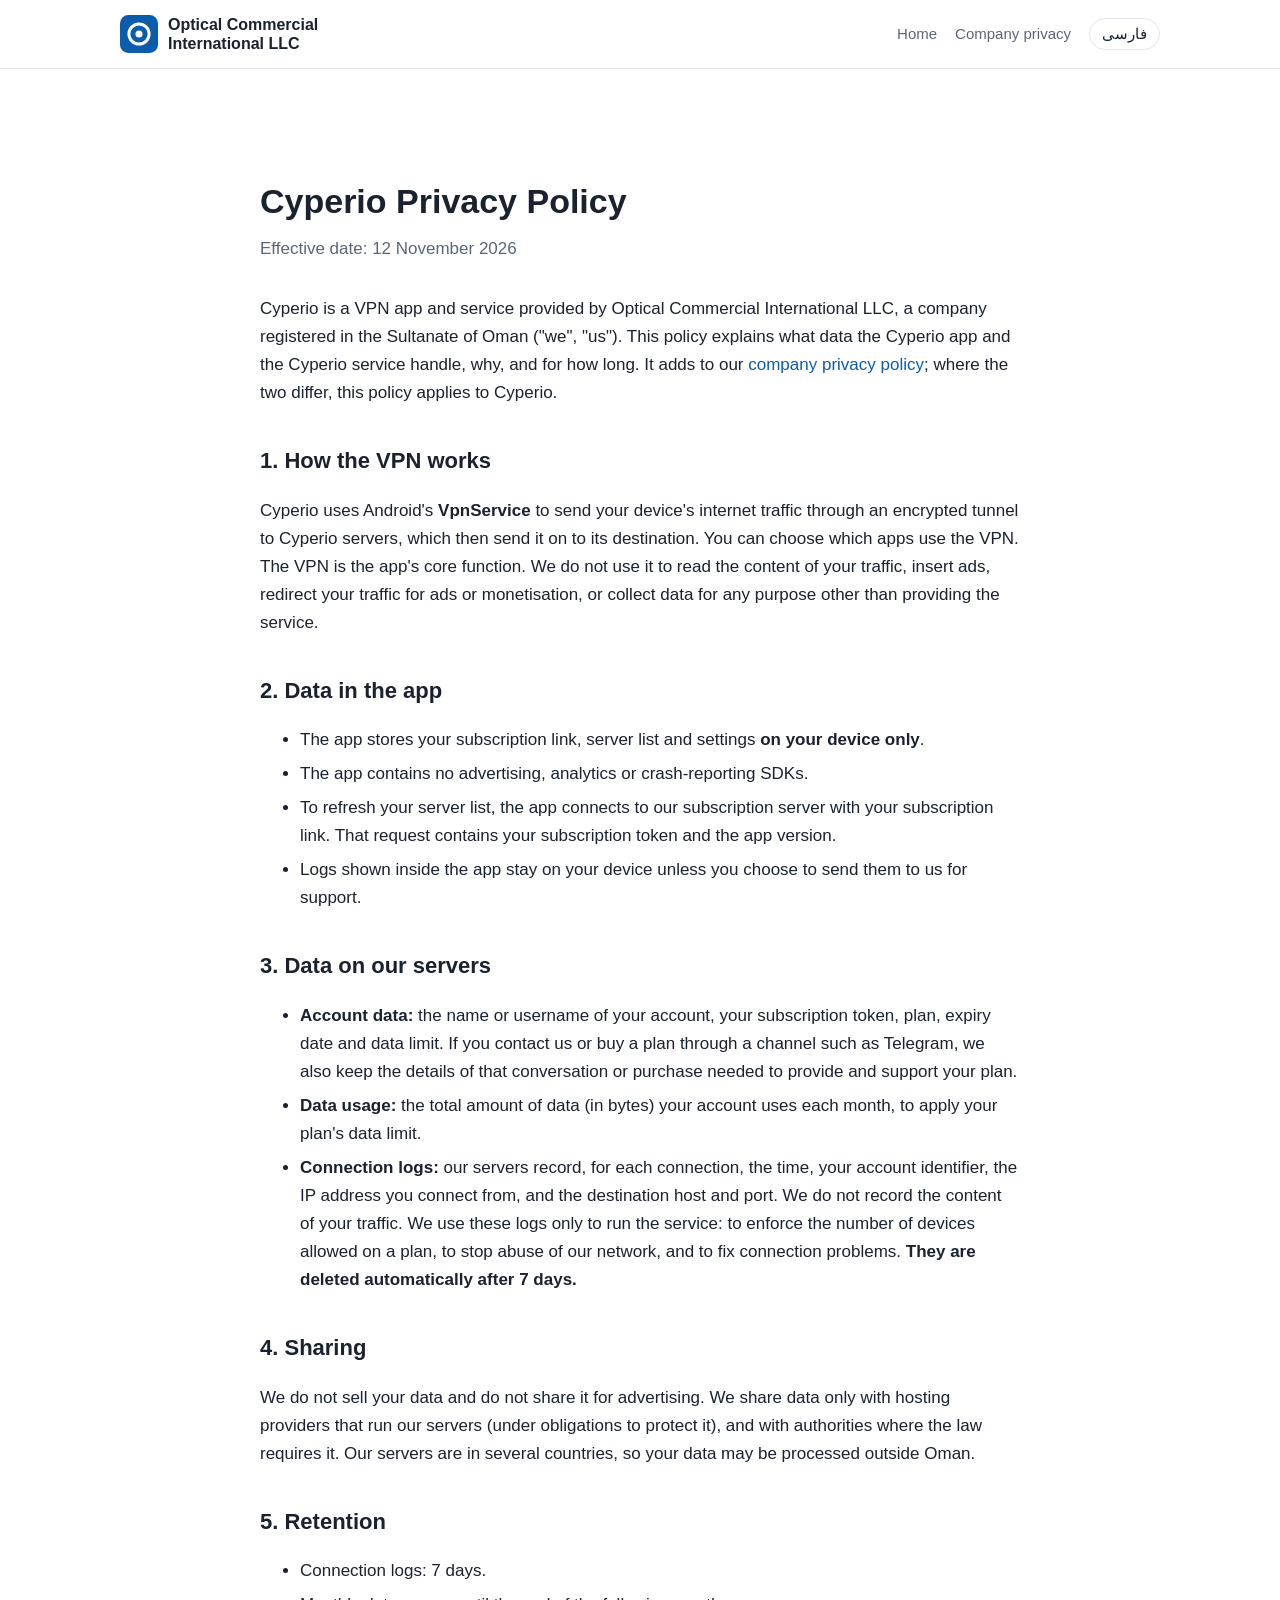
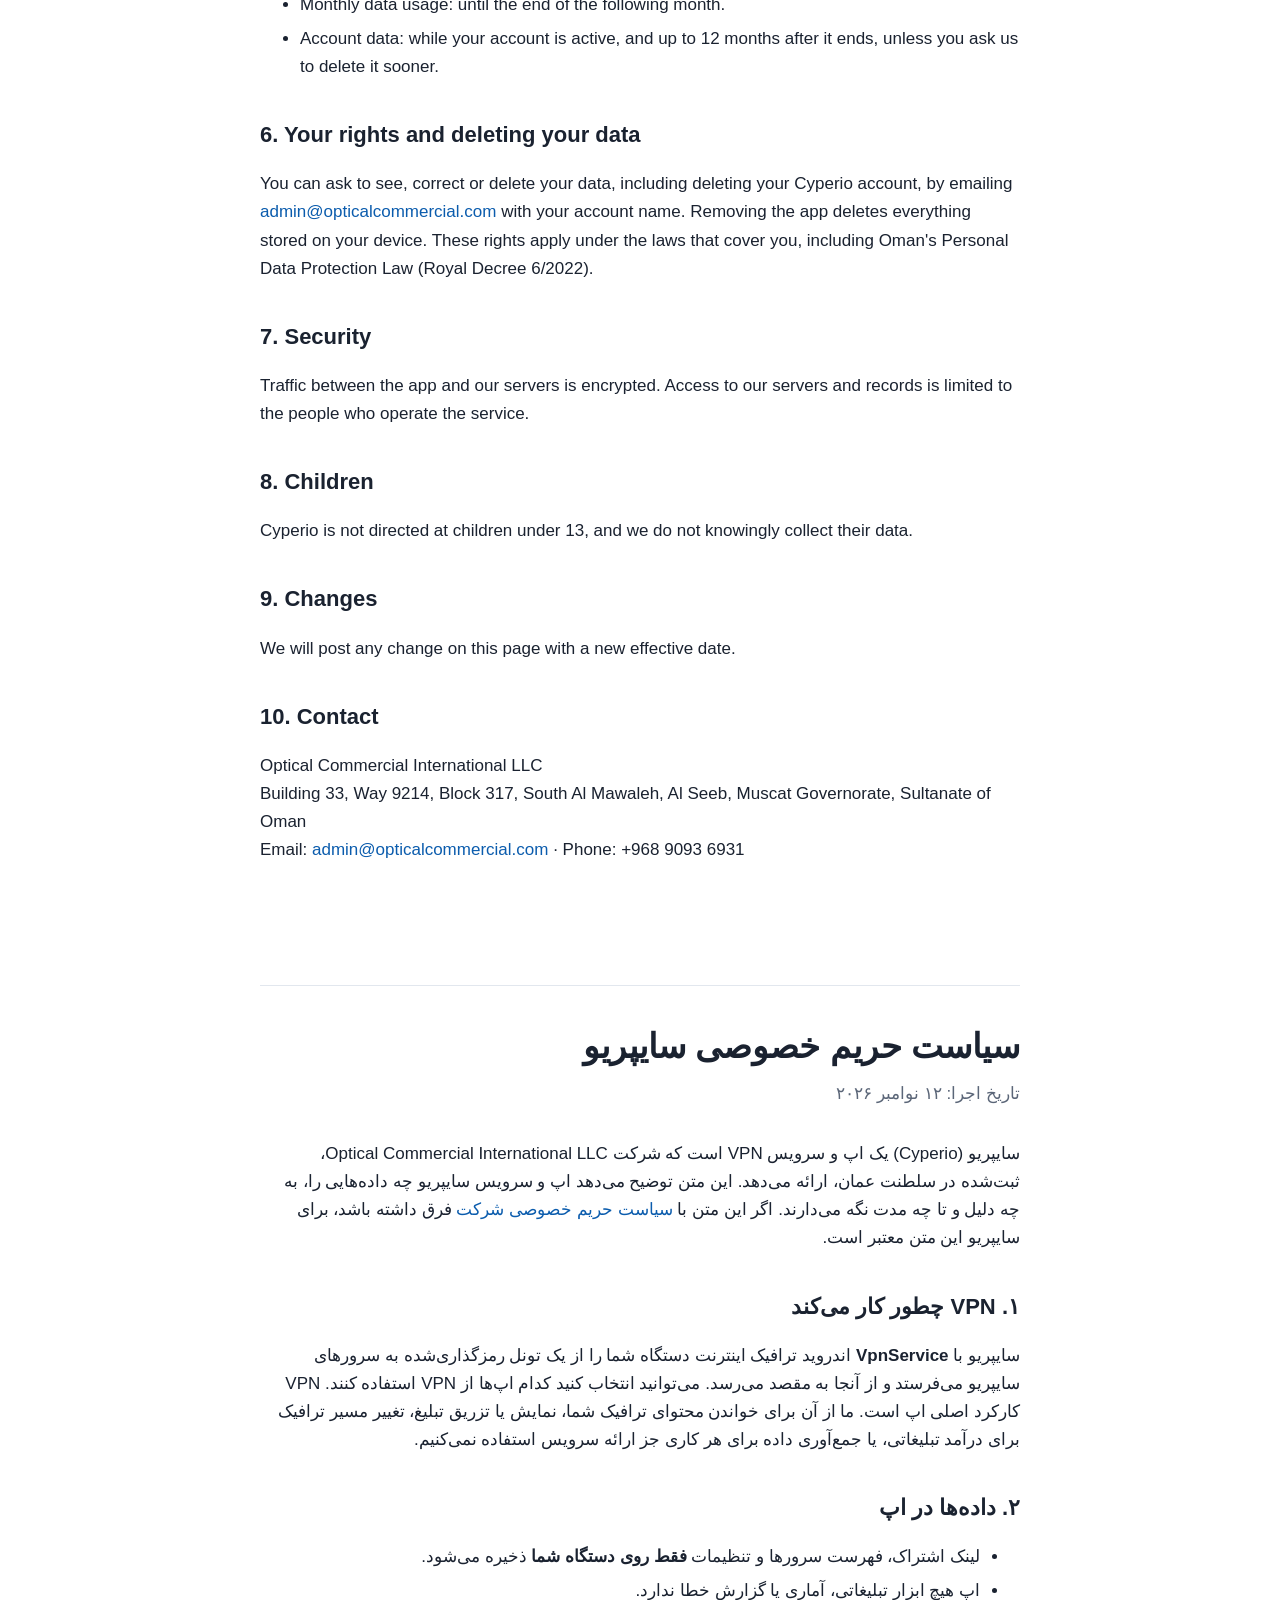
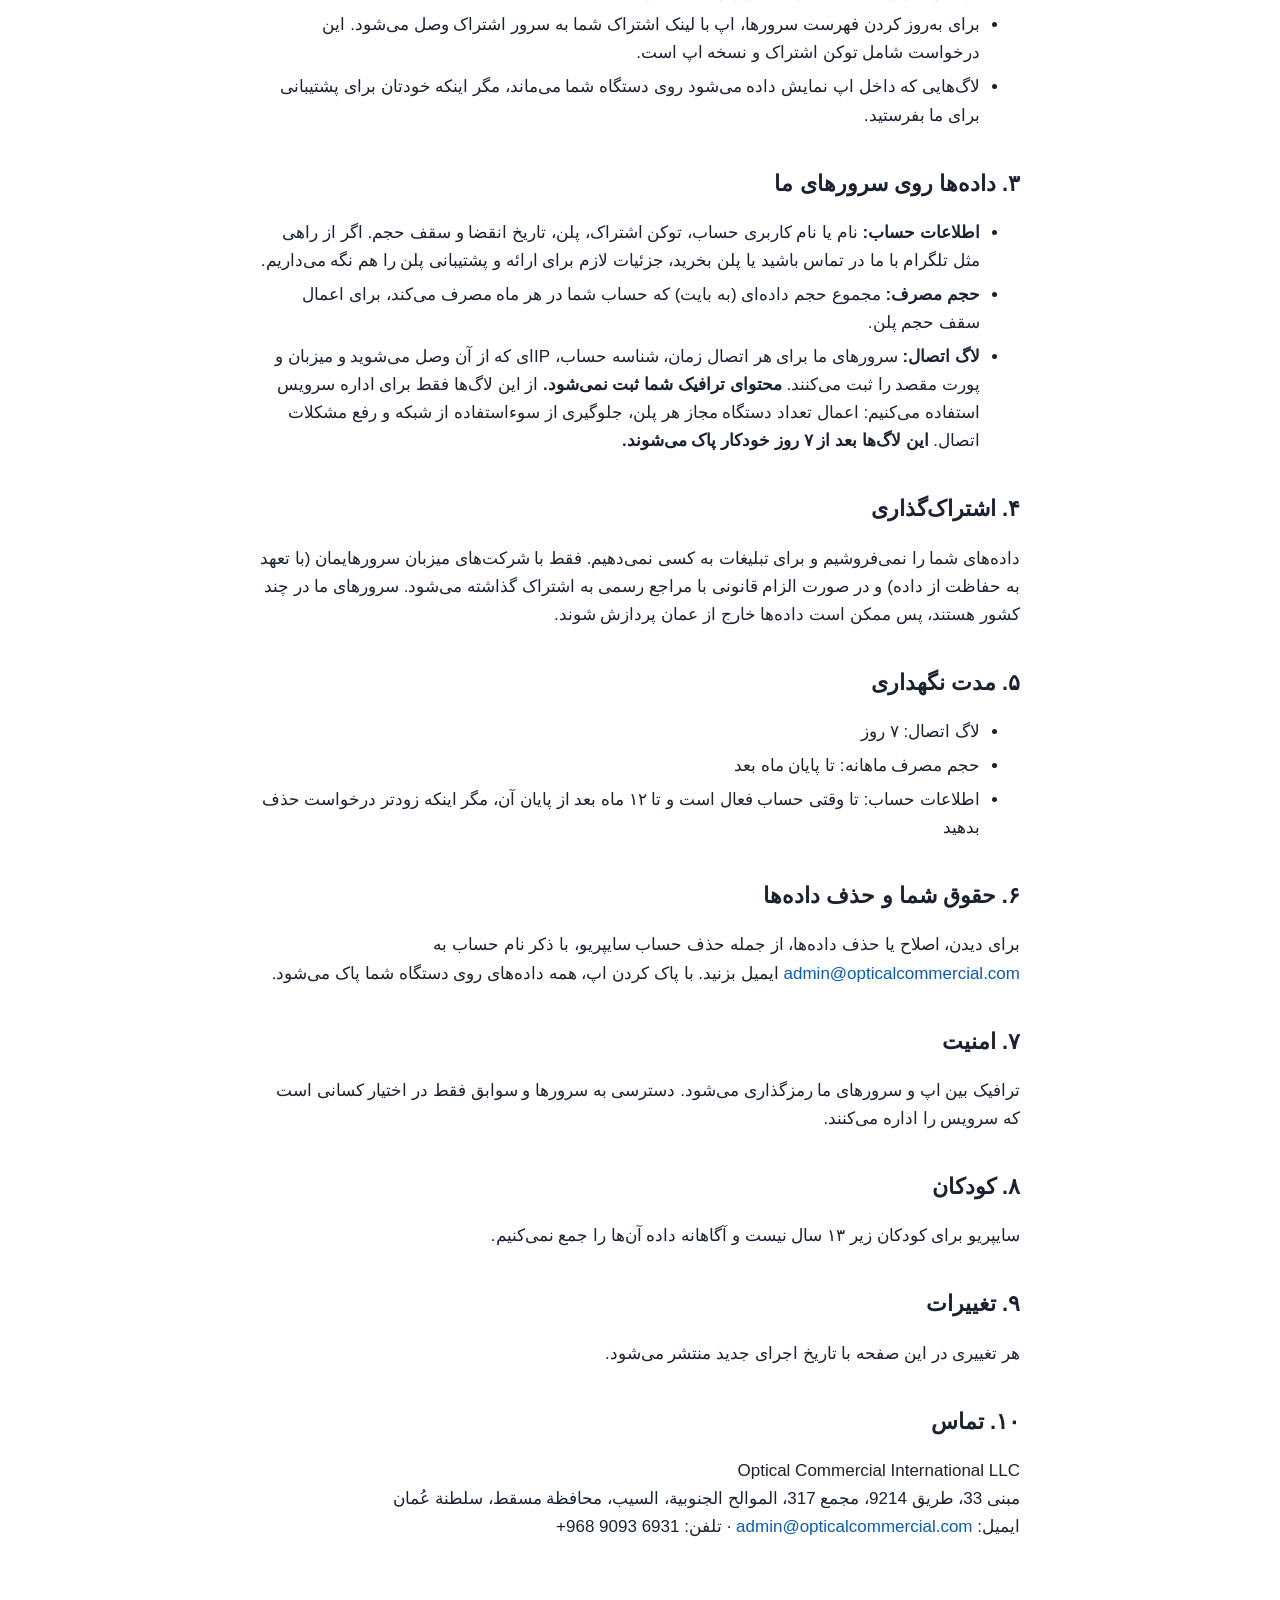
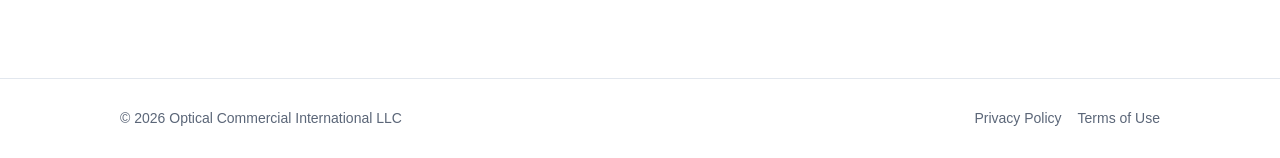
==== apps/cyperio/privacy.html @ a99772aa "Cyperio VPN app privacy policy (English and Persian) at /apps/cyperio/privacy.html Needed for the Go" ====
<!doctype html>
<html lang="en" dir="ltr">
<head>
  <meta charset="utf-8">
  <meta name="viewport" content="width=device-width, initial-scale=1">
  <title>Cyperio Privacy Policy – Optical Commercial International LLC</title>
  <meta name="description" content="How the Cyperio VPN app and service handle your data.">
  <link rel="icon" href="/assets/logo.svg" type="image/svg+xml">
  <link rel="stylesheet" href="/assets/style.css">
</head>
<body>
  <header class="site">
    <div class="wrap">
      <a class="brand" href="/"><img src="/assets/logo.svg" alt=""><span>Optical Commercial<br>International LLC</span></a>
      <nav class="main">
        <a href="/">Home</a>
        <a href="/privacy.html">Company privacy</a>
        <a class="lang" href="#fa" lang="fa">فارسی</a>
      </nav>
    </div>
  </header>

  <main class="legal">
    <div class="wrap">
      <section lang="en" dir="ltr">
        <h1>Cyperio Privacy Policy</h1>
        <p class="updated">Effective date: 12 November 2026</p>

        <p>Cyperio is a VPN app and service provided by Optical Commercial International LLC, a company registered in the Sultanate of Oman ("we", "us"). This policy explains what data the Cyperio app and the Cyperio service handle, why, and for how long. It adds to our <a href="/privacy.html">company privacy policy</a>; where the two differ, this policy applies to Cyperio.</p>

        <h2>1. How the VPN works</h2>
        <p>Cyperio uses Android's <strong>VpnService</strong> to send your device's internet traffic through an encrypted tunnel to Cyperio servers, which then send it on to its destination. You can choose which apps use the VPN. The VPN is the app's core function. We do not use it to read the content of your traffic, insert ads, redirect your traffic for ads or monetisation, or collect data for any purpose other than providing the service.</p>

        <h2>2. Data in the app</h2>
        <ul>
          <li>The app stores your subscription link, server list and settings <strong>on your device only</strong>.</li>
          <li>The app contains no advertising, analytics or crash-reporting SDKs.</li>
          <li>To refresh your server list, the app connects to our subscription server with your subscription link. That request contains your subscription token and the app version.</li>
          <li>Logs shown inside the app stay on your device unless you choose to send them to us for support.</li>
        </ul>

        <h2>3. Data on our servers</h2>
        <ul>
          <li><strong>Account data:</strong> the name or username of your account, your subscription token, plan, expiry date and data limit. If you contact us or buy a plan through a channel such as Telegram, we also keep the details of that conversation or purchase needed to provide and support your plan.</li>
          <li><strong>Data usage:</strong> the total amount of data (in bytes) your account uses each month, to apply your plan's data limit.</li>
          <li><strong>Connection logs:</strong> our servers record, for each connection, the time, your account identifier, the IP address you connect from, and the destination host and port. We do not record the content of your traffic. We use these logs only to run the service: to enforce the number of devices allowed on a plan, to stop abuse of our network, and to fix connection problems. <strong>They are deleted automatically after 7 days.</strong></li>
        </ul>

        <h2>4. Sharing</h2>
        <p>We do not sell your data and do not share it for advertising. We share data only with hosting providers that run our servers (under obligations to protect it), and with authorities where the law requires it. Our servers are in several countries, so your data may be processed outside Oman.</p>

        <h2>5. Retention</h2>
        <ul>
          <li>Connection logs: 7 days.</li>
          <li>Monthly data usage: until the end of the following month.</li>
          <li>Account data: while your account is active, and up to 12 months after it ends, unless you ask us to delete it sooner.</li>
        </ul>

        <h2>6. Your rights and deleting your data</h2>
        <p>You can ask to see, correct or delete your data, including deleting your Cyperio account, by emailing <a href="mailto:admin@opticalcommercial.com">admin@opticalcommercial.com</a> with your account name. Removing the app deletes everything stored on your device. These rights apply under the laws that cover you, including Oman's Personal Data Protection Law (Royal Decree 6/2022).</p>

        <h2>7. Security</h2>
        <p>Traffic between the app and our servers is encrypted. Access to our servers and records is limited to the people who operate the service.</p>

        <h2>8. Children</h2>
        <p>Cyperio is not directed at children under 13, and we do not knowingly collect their data.</p>

        <h2>9. Changes</h2>
        <p>We will post any change on this page with a new effective date.</p>

        <h2>10. Contact</h2>
        <p>Optical Commercial International LLC<br>
        Building 33, Way 9214, Block 317, South Al Mawaleh, Al Seeb, Muscat Governorate, Sultanate of Oman<br>
        Email: <a href="mailto:admin@opticalcommercial.com">admin@opticalcommercial.com</a> · Phone: +968 9093 6931</p>
      </section>

      <section id="fa" lang="fa" dir="rtl">
        <h1>سیاست حریم خصوصی سایپریو</h1>
        <p class="updated">تاریخ اجرا: ۱۲ نوامبر ۲۰۲۶</p>

        <p>سایپریو (Cyperio) یک اپ و سرویس VPN است که شرکت Optical Commercial International LLC، ثبت‌شده در سلطنت عمان، ارائه می‌دهد. این متن توضیح می‌دهد اپ و سرویس سایپریو چه داده‌هایی را، به چه دلیل و تا چه مدت نگه می‌دارند. اگر این متن با <a href="/privacy.html">سیاست حریم خصوصی شرکت</a> فرق داشته باشد، برای سایپریو این متن معتبر است.</p>

        <h2>۱. VPN چطور کار می‌کند</h2>
        <p>سایپریو با <strong>VpnService</strong> اندروید ترافیک اینترنت دستگاه شما را از یک تونل رمزگذاری‌شده به سرورهای سایپریو می‌فرستد و از آنجا به مقصد می‌رسد. می‌توانید انتخاب کنید کدام اپ‌ها از VPN استفاده کنند. VPN کارکرد اصلی اپ است. ما از آن برای خواندن محتوای ترافیک شما، نمایش یا تزریق تبلیغ، تغییر مسیر ترافیک برای درآمد تبلیغاتی، یا جمع‌آوری داده برای هر کاری جز ارائه سرویس استفاده نمی‌کنیم.</p>

        <h2>۲. داده‌ها در اپ</h2>
        <ul>
          <li>لینک اشتراک، فهرست سرورها و تنظیمات <strong>فقط روی دستگاه شما</strong> ذخیره می‌شود.</li>
          <li>اپ هیچ ابزار تبلیغاتی، آماری یا گزارش خطا ندارد.</li>
          <li>برای به‌روز کردن فهرست سرورها، اپ با لینک اشتراک شما به سرور اشتراک وصل می‌شود. این درخواست شامل توکن اشتراک و نسخه اپ است.</li>
          <li>لاگ‌هایی که داخل اپ نمایش داده می‌شود روی دستگاه شما می‌ماند، مگر اینکه خودتان برای پشتیبانی برای ما بفرستید.</li>
        </ul>

        <h2>۳. داده‌ها روی سرورهای ما</h2>
        <ul>
          <li><strong>اطلاعات حساب:</strong> نام یا نام کاربری حساب، توکن اشتراک، پلن، تاریخ انقضا و سقف حجم. اگر از راهی مثل تلگرام با ما در تماس باشید یا پلن بخرید، جزئیات لازم برای ارائه و پشتیبانی پلن را هم نگه می‌داریم.</li>
          <li><strong>حجم مصرف:</strong> مجموع حجم داده‌ای (به بایت) که حساب شما در هر ماه مصرف می‌کند، برای اعمال سقف حجم پلن.</li>
          <li><strong>لاگ اتصال:</strong> سرورهای ما برای هر اتصال زمان، شناسه حساب، IP‌ای که از آن وصل می‌شوید و میزبان و پورت مقصد را ثبت می‌کنند. <strong>محتوای ترافیک شما ثبت نمی‌شود.</strong> از این لاگ‌ها فقط برای اداره سرویس استفاده می‌کنیم: اعمال تعداد دستگاه مجاز هر پلن، جلوگیری از سوءاستفاده از شبکه و رفع مشکلات اتصال. <strong>این لاگ‌ها بعد از ۷ روز خودکار پاک می‌شوند.</strong></li>
        </ul>

        <h2>۴. اشتراک‌گذاری</h2>
        <p>داده‌های شما را نمی‌فروشیم و برای تبلیغات به کسی نمی‌دهیم. فقط با شرکت‌های میزبان سرورهایمان (با تعهد به حفاظت از داده) و در صورت الزام قانونی با مراجع رسمی به اشتراک گذاشته می‌شود. سرورهای ما در چند کشور هستند، پس ممکن است داده‌ها خارج از عمان پردازش شوند.</p>

        <h2>۵. مدت نگهداری</h2>
        <ul>
          <li>لاگ اتصال: ۷ روز</li>
          <li>حجم مصرف ماهانه: تا پایان ماه بعد</li>
          <li>اطلاعات حساب: تا وقتی حساب فعال است و تا ۱۲ ماه بعد از پایان آن، مگر اینکه زودتر درخواست حذف بدهید</li>
        </ul>

        <h2>۶. حقوق شما و حذف داده‌ها</h2>
        <p>برای دیدن، اصلاح یا حذف داده‌ها، از جمله حذف حساب سایپریو، با ذکر نام حساب به <a href="mailto:admin@opticalcommercial.com">admin@opticalcommercial.com</a> ایمیل بزنید. با پاک کردن اپ، همه داده‌های روی دستگاه شما پاک می‌شود.</p>

        <h2>۷. امنیت</h2>
        <p>ترافیک بین اپ و سرورهای ما رمزگذاری می‌شود. دسترسی به سرورها و سوابق فقط در اختیار کسانی است که سرویس را اداره می‌کنند.</p>

        <h2>۸. کودکان</h2>
        <p>سایپریو برای کودکان زیر ۱۳ سال نیست و آگاهانه داده آن‌ها را جمع نمی‌کنیم.</p>

        <h2>۹. تغییرات</h2>
        <p>هر تغییری در این صفحه با تاریخ اجرای جدید منتشر می‌شود.</p>

        <h2>۱۰. تماس</h2>
        <p>Optical Commercial International LLC<br>
        مبنى 33، طريق 9214، مجمع 317، الموالح الجنوبية، السيب، محافظة مسقط، سلطنة عُمان<br>
        ایمیل: <a href="mailto:admin@opticalcommercial.com">admin@opticalcommercial.com</a> · تلفن: <span dir="ltr">+968 9093 6931</span></p>
      </section>
    </div>
  </main>

  <footer class="site">
    <div class="wrap">
      <span>© 2026 Optical Commercial International LLC</span>
      <nav>
        <a href="/privacy.html">Privacy Policy</a>
        <a href="/terms.html">Terms of Use</a>
      </nav>
    </div>
  </footer>
</body>
</html>
---- assets/style.css ----
:root {
  --bg: #ffffff;
  --bg-alt: #f4f6f9;
  --text: #1a2230;
  --muted: #5b6678;
  --brand: #0b5cad;
  --brand-dark: #08457f;
  --border: #e2e7ee;
  --max: 1080px;
}
@media (prefers-color-scheme: dark) {
  :root {
    --bg: #0f141b;
    --bg-alt: #161d27;
    --text: #e7ecf3;
    --muted: #9aa6b8;
    --brand: #4f9ef0;
    --brand-dark: #82bbf5;
    --border: #263142;
  }
}
* { box-sizing: border-box; }
html { scroll-behavior: smooth; }
body {
  margin: 0;
  background: var(--bg);
  color: var(--text);
  font-family: -apple-system, BlinkMacSystemFont, "Segoe UI", Roboto, "Helvetica Neue", Arial, sans-serif;
  line-height: 1.65;
  font-size: 17px;
}
html[lang="ar"] body, [lang="fa"] {
  font-family: "Segoe UI", Tahoma, "Geeza Pro", "Noto Sans Arabic", Arial, sans-serif;
}
.legal section + section { border-top: 1px solid var(--border); margin-top: 48px; padding-top: 32px; }
a { color: var(--brand); text-decoration: none; }
a:hover { text-decoration: underline; }
.wrap { max-width: var(--max); margin: 0 auto; padding: 0 20px; }

/* Header */
header.site {
  border-bottom: 1px solid var(--border);
  background: var(--bg);
  position: sticky; top: 0; z-index: 10;
}
header.site .wrap {
  display: flex; align-items: center; justify-content: space-between;
  gap: 16px; min-height: 68px; flex-wrap: wrap;
}
.brand { display: flex; align-items: center; gap: 10px; color: var(--text); font-weight: 700; }
.brand:hover { text-decoration: none; }
.brand img { width: 38px; height: 38px; }
.brand span { font-size: 16px; line-height: 1.2; }
nav.main { display: flex; gap: 18px; flex-wrap: wrap; align-items: center; font-size: 15px; }
nav.main a { color: var(--muted); }
nav.main a:hover { color: var(--brand); text-decoration: none; }
nav.main a.lang {
  border: 1px solid var(--border); border-radius: 999px;
  padding: 3px 12px; color: var(--text);
}

/* Hero slideshow */
.slider { position: relative; color: #fff; overflow: hidden; touch-action: pan-y; padding: 0; }
.slides { display: grid; }
.slide {
  grid-area: 1 / 1;
  background: var(--slide-bg);
  opacity: 0; visibility: hidden;
  transition: opacity .7s ease, visibility .7s;
}
.slide.is-active { opacity: 1; visibility: visible; }
.slide-inner {
  display: grid; grid-template-columns: 1.1fr .9fr; align-items: center;
  gap: 32px; min-height: 480px; padding-top: 48px; padding-bottom: 72px;
}
.slide .eyebrow {
  display: inline-block; font-size: 13px; font-weight: 600; letter-spacing: .08em;
  text-transform: uppercase; background: rgba(255,255,255,.14);
  padding: 5px 12px; border-radius: 999px; margin-bottom: 18px;
}
html[lang="ar"] .slide .eyebrow { letter-spacing: 0; font-size: 14px; }
.slide h1, .slide h2 { font-size: clamp(28px, 4.2vw, 46px); line-height: 1.2; margin: 0 0 16px; }
.slide p { font-size: 19px; color: rgba(255,255,255,.82); max-width: 560px; margin: 0 0 28px; }
.slide-art { width: 100%; max-width: 440px; justify-self: center; height: auto; }
.slide .slide-text > * { transform: translateY(14px); opacity: 0; transition: transform .7s ease, opacity .7s ease; }
.slide.is-active .slide-text > * { transform: none; opacity: 1; }
.slide.is-active .slide-text > :nth-child(2) { transition-delay: .08s; }
.slide.is-active .slide-text > :nth-child(3) { transition-delay: .16s; }
.slide.is-active .slide-text > :nth-child(4) { transition-delay: .24s; }
.btn {
  display: inline-block; background: var(--brand); color: #fff;
  padding: 12px 24px; border-radius: 8px; font-weight: 600;
}
.btn:hover { background: var(--brand-dark); text-decoration: none; }
.slide .btn { background: #fff; color: #0b2a52; }
.slide .btn:hover { background: #dbe9fb; }
.slider-prev, .slider-next {
  position: absolute; top: 50%; transform: translateY(-50%);
  width: 44px; height: 44px; border-radius: 50%; border: 0; cursor: pointer;
  background: rgba(255,255,255,.14); color: #fff; font-size: 26px; line-height: 1;
  display: grid; place-items: center;
}
.slider-prev:hover, .slider-next:hover { background: rgba(255,255,255,.28); }
.slider-prev { inset-inline-start: 12px; }
.slider-next { inset-inline-end: 12px; }
html[dir="rtl"] .slider-prev span, html[dir="rtl"] .slider-next span { display: inline-block; transform: scaleX(-1); }
.slider-dots {
  position: absolute; bottom: 24px; left: 0; right: 0;
  display: flex; justify-content: center; gap: 8px;
}
.slider-dot {
  width: 36px; height: 5px; padding: 0; border: 0; border-radius: 3px; cursor: pointer;
  background: rgba(255,255,255,.3); position: relative; overflow: hidden;
}
.slider-dot::after {
  content: ""; position: absolute; inset: 0; background: #fff;
  transform: scaleX(0); transform-origin: left;
}
html[dir="rtl"] .slider-dot::after { transform-origin: right; }
.slider-dot.is-active::after { animation: slider-fill 6s linear forwards; }
.slider.is-paused .slider-dot.is-active::after { animation-play-state: paused; }
.slider.is-static .slider-dot.is-active::after { animation: none; transform: none; }
.slider.is-static .slide, .slider.is-static .slide-text > * { transition: none; }
@keyframes slider-fill { to { transform: scaleX(1); } }
button:focus-visible, a:focus-visible { outline: 3px solid #ffc542; outline-offset: 2px; }

/* Highlights strip */
.highlights { border-bottom: 1px solid var(--border); }
.highlights .wrap {
  display: grid; grid-template-columns: repeat(auto-fit, minmax(200px, 1fr));
  gap: 16px; padding-top: 24px; padding-bottom: 24px;
}
.highlights div { display: flex; align-items: center; gap: 12px; font-weight: 600; }
.highlights svg { width: 28px; height: 28px; flex: none; color: var(--brand); }

/* Service icons */
.card .icon {
  width: 48px; height: 48px; border-radius: 12px; display: grid; place-items: center;
  background: color-mix(in srgb, var(--brand) 14%, transparent); color: var(--brand); margin-bottom: 16px;
}
.card .icon svg { width: 26px; height: 26px; }
.card { transition: transform .2s ease, box-shadow .2s ease; }
.card:hover { transform: translateY(-3px); box-shadow: 0 10px 28px rgba(10, 30, 60, .1); }

/* Sections */
section { padding: 56px 0; }
section.alt { background: var(--bg-alt); }
section h2 { font-size: 28px; margin: 0 0 24px; }
.grid { display: grid; grid-template-columns: repeat(auto-fit, minmax(230px, 1fr)); gap: 20px; }
.card {
  background: var(--bg); border: 1px solid var(--border);
  border-radius: 12px; padding: 24px;
}
.card h3 { margin: 0 0 8px; font-size: 19px; }
.card p { margin: 0; color: var(--muted); font-size: 16px; }
dl.facts { display: grid; grid-template-columns: max-content 1fr; gap: 10px 24px; margin: 0; }
dl.facts dt { color: var(--muted); }
dl.facts dd { margin: 0; font-weight: 500; }

/* Legal pages */
.legal { padding: 48px 0 64px; }
.legal .wrap { max-width: 800px; }
.legal h1 { font-size: 34px; margin: 0 0 6px; }
.legal .updated { color: var(--muted); margin: 0 0 32px; }
.legal h2 { font-size: 22px; margin: 36px 0 10px; }
.legal li { margin-bottom: 6px; }

/* Footer */
footer.site { border-top: 1px solid var(--border); padding: 28px 0; color: var(--muted); font-size: 14px; }
footer.site .wrap { display: flex; justify-content: space-between; gap: 16px; flex-wrap: wrap; }
footer.site nav { display: flex; gap: 16px; flex-wrap: wrap; }
footer.site a { color: var(--muted); }

@media (max-width: 800px) {
  .slide-inner { grid-template-columns: 1fr; min-height: 0; text-align: start; padding-top: 36px; gap: 8px; }
  .slide-art { max-width: 260px; grid-row: 1; }
  .slider-prev, .slider-next { display: none; }
}
@media (max-width: 600px) {
  header.site .wrap { padding-top: 10px; padding-bottom: 10px; }
  dl.facts { grid-template-columns: 1fr; gap: 2px; }
  dl.facts dd { margin-bottom: 10px; }
}
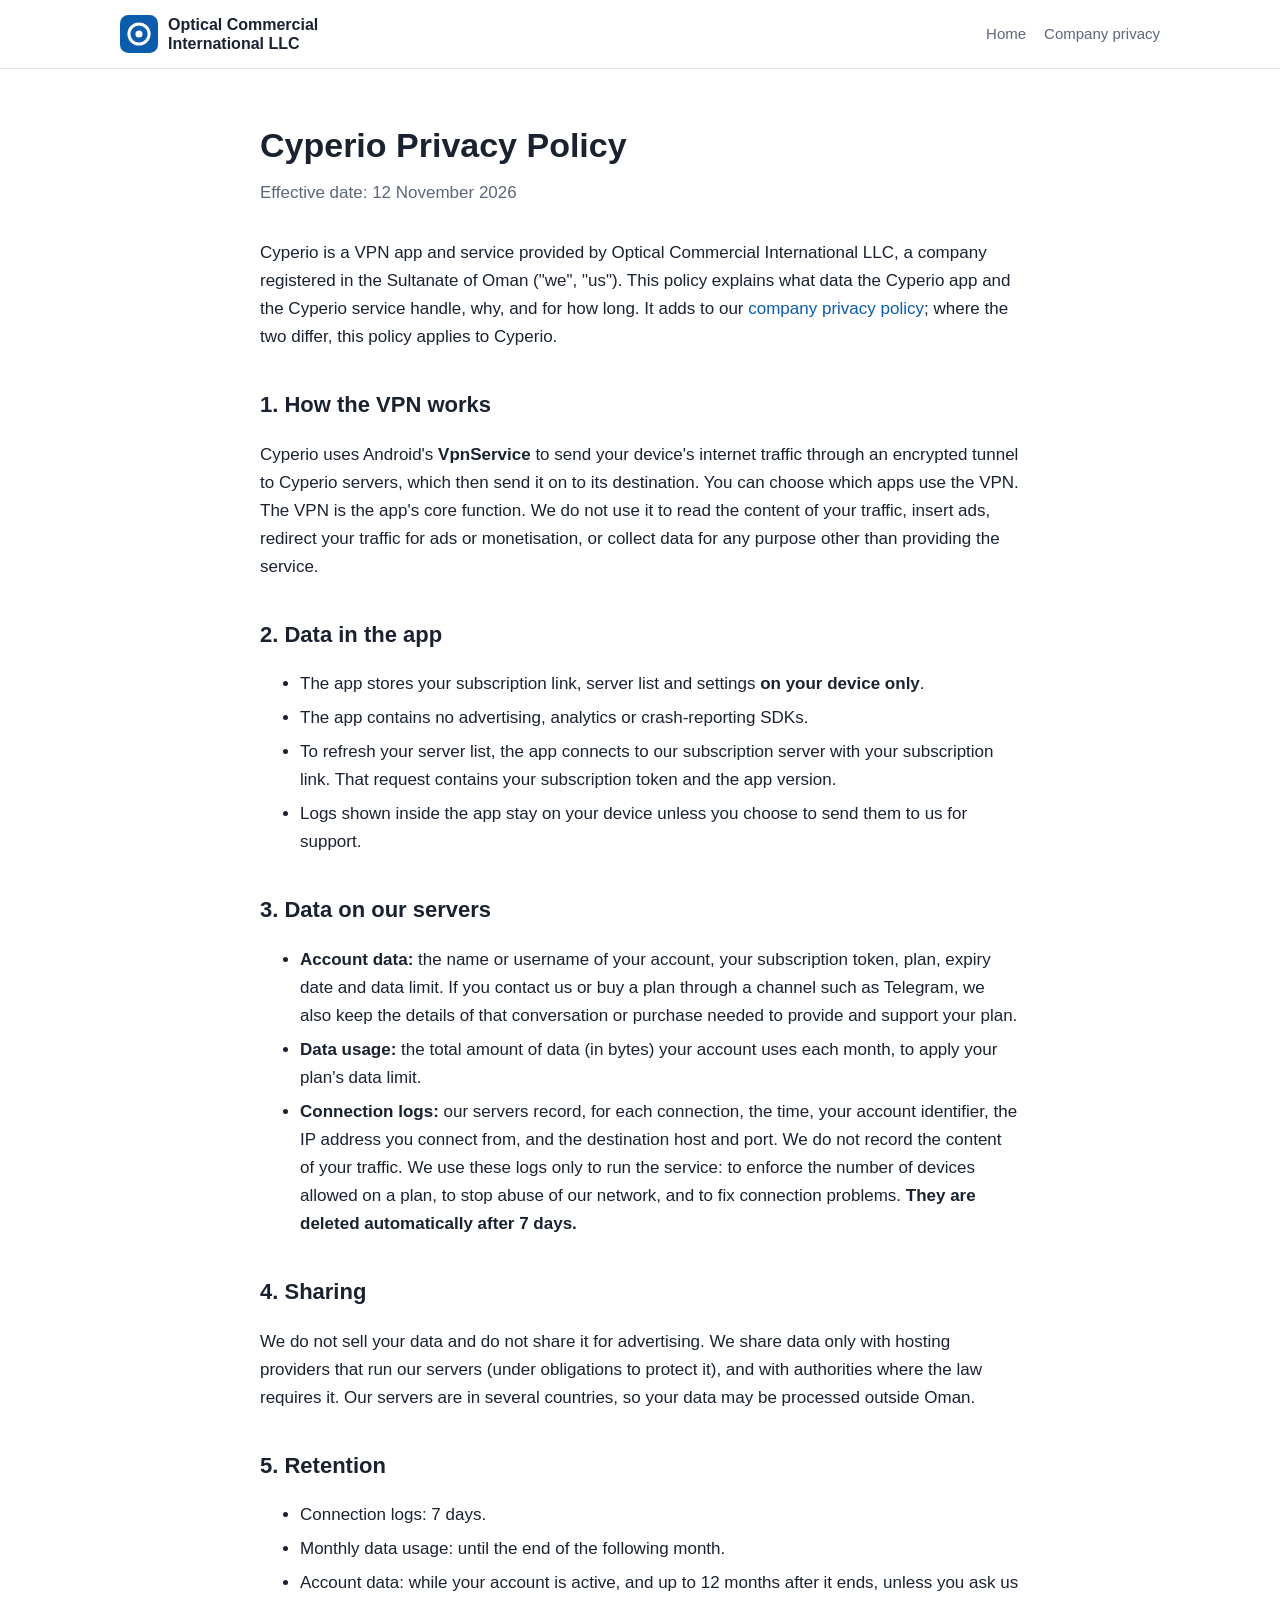
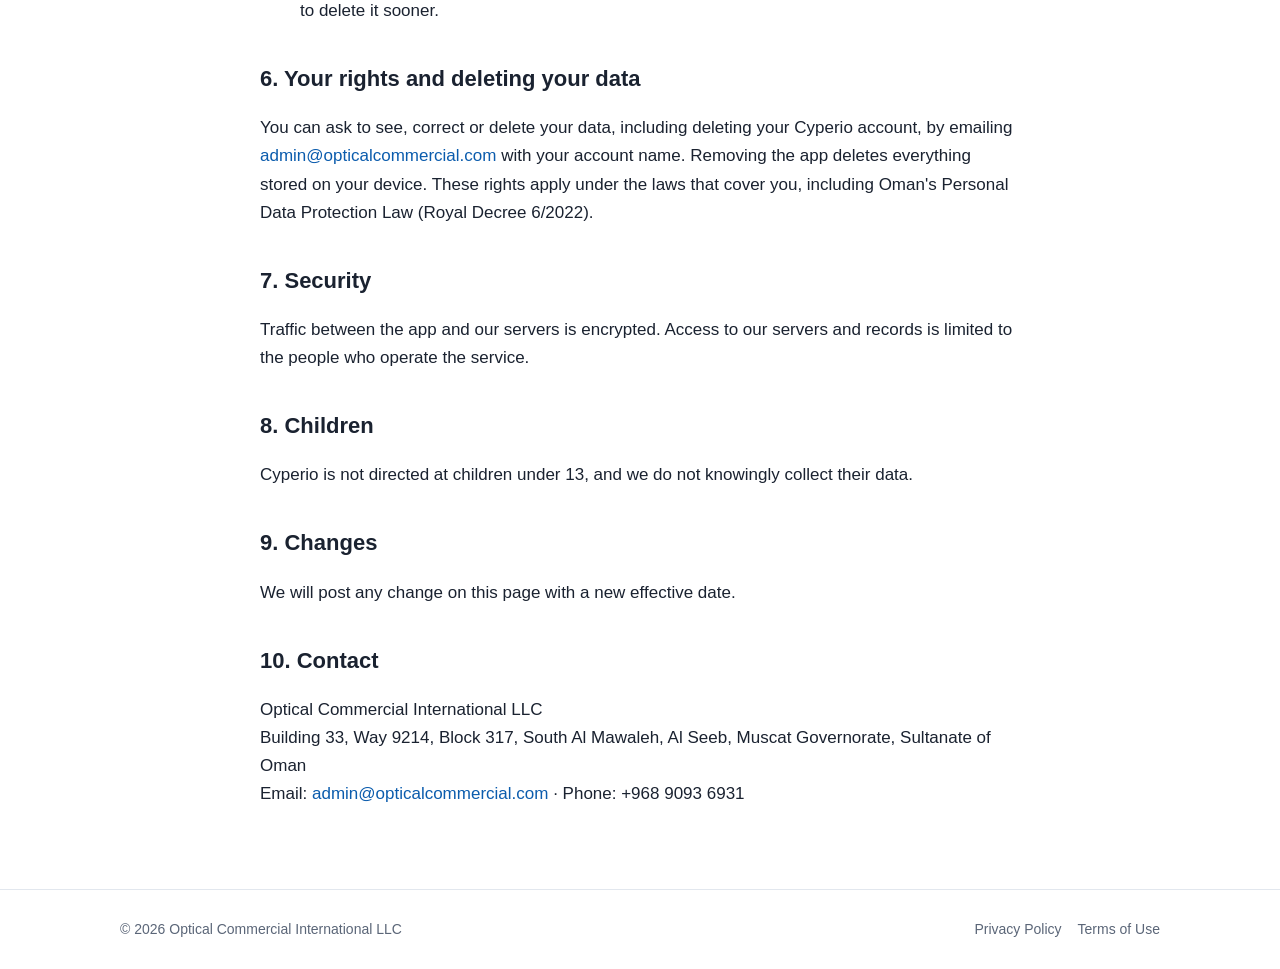
==== commit 25c3d77b: "Cyperio privacy policy: English only Co-Authored-By: Claude Opus 5.5 <noreply@anthropic.com> Claude-" ====
--- a/apps/cyperio/privacy.html
+++ b/apps/cyperio/privacy.html
@@ -13,118 +13,63 @@
     <div class="wrap">
       <a class="brand" href="/"><img src="/assets/logo.svg" alt=""><span>Optical Commercial<br>International LLC</span></a>
       <nav class="main">
-        <a href="/">Home</a>
-        <a href="/privacy.html">Company privacy</a>
-        <a class="lang" href="#fa" lang="fa">فارسی</a>
+      <a href="/">Home</a>
+      <a href="/privacy.html">Company privacy</a>
       </nav>
     </div>
   </header>
 
   <main class="legal">
     <div class="wrap">
-      <section lang="en" dir="ltr">
-        <h1>Cyperio Privacy Policy</h1>
-        <p class="updated">Effective date: 12 November 2026</p>
+      <h1>Cyperio Privacy Policy</h1>
+      <p class="updated">Effective date: 12 November 2026</p>
 
-        <p>Cyperio is a VPN app and service provided by Optical Commercial International LLC, a company registered in the Sultanate of Oman ("we", "us"). This policy explains what data the Cyperio app and the Cyperio service handle, why, and for how long. It adds to our <a href="/privacy.html">company privacy policy</a>; where the two differ, this policy applies to Cyperio.</p>
+      <p>Cyperio is a VPN app and service provided by Optical Commercial International LLC, a company registered in the Sultanate of Oman ("we", "us"). This policy explains what data the Cyperio app and the Cyperio service handle, why, and for how long. It adds to our <a href="/privacy.html">company privacy policy</a>; where the two differ, this policy applies to Cyperio.</p>
 
-        <h2>1. How the VPN works</h2>
-        <p>Cyperio uses Android's <strong>VpnService</strong> to send your device's internet traffic through an encrypted tunnel to Cyperio servers, which then send it on to its destination. You can choose which apps use the VPN. The VPN is the app's core function. We do not use it to read the content of your traffic, insert ads, redirect your traffic for ads or monetisation, or collect data for any purpose other than providing the service.</p>
+      <h2>1. How the VPN works</h2>
+      <p>Cyperio uses Android's <strong>VpnService</strong> to send your device's internet traffic through an encrypted tunnel to Cyperio servers, which then send it on to its destination. You can choose which apps use the VPN. The VPN is the app's core function. We do not use it to read the content of your traffic, insert ads, redirect your traffic for ads or monetisation, or collect data for any purpose other than providing the service.</p>
 
-        <h2>2. Data in the app</h2>
-        <ul>
-          <li>The app stores your subscription link, server list and settings <strong>on your device only</strong>.</li>
-          <li>The app contains no advertising, analytics or crash-reporting SDKs.</li>
-          <li>To refresh your server list, the app connects to our subscription server with your subscription link. That request contains your subscription token and the app version.</li>
-          <li>Logs shown inside the app stay on your device unless you choose to send them to us for support.</li>
-        </ul>
+      <h2>2. Data in the app</h2>
+      <ul>
+        <li>The app stores your subscription link, server list and settings <strong>on your device only</strong>.</li>
+        <li>The app contains no advertising, analytics or crash-reporting SDKs.</li>
+        <li>To refresh your server list, the app connects to our subscription server with your subscription link. That request contains your subscription token and the app version.</li>
+        <li>Logs shown inside the app stay on your device unless you choose to send them to us for support.</li>
+      </ul>
 
-        <h2>3. Data on our servers</h2>
-        <ul>
-          <li><strong>Account data:</strong> the name or username of your account, your subscription token, plan, expiry date and data limit. If you contact us or buy a plan through a channel such as Telegram, we also keep the details of that conversation or purchase needed to provide and support your plan.</li>
-          <li><strong>Data usage:</strong> the total amount of data (in bytes) your account uses each month, to apply your plan's data limit.</li>
-          <li><strong>Connection logs:</strong> our servers record, for each connection, the time, your account identifier, the IP address you connect from, and the destination host and port. We do not record the content of your traffic. We use these logs only to run the service: to enforce the number of devices allowed on a plan, to stop abuse of our network, and to fix connection problems. <strong>They are deleted automatically after 7 days.</strong></li>
-        </ul>
+      <h2>3. Data on our servers</h2>
+      <ul>
+        <li><strong>Account data:</strong> the name or username of your account, your subscription token, plan, expiry date and data limit. If you contact us or buy a plan through a channel such as Telegram, we also keep the details of that conversation or purchase needed to provide and support your plan.</li>
+        <li><strong>Data usage:</strong> the total amount of data (in bytes) your account uses each month, to apply your plan's data limit.</li>
+        <li><strong>Connection logs:</strong> our servers record, for each connection, the time, your account identifier, the IP address you connect from, and the destination host and port. We do not record the content of your traffic. We use these logs only to run the service: to enforce the number of devices allowed on a plan, to stop abuse of our network, and to fix connection problems. <strong>They are deleted automatically after 7 days.</strong></li>
+      </ul>
 
-        <h2>4. Sharing</h2>
-        <p>We do not sell your data and do not share it for advertising. We share data only with hosting providers that run our servers (under obligations to protect it), and with authorities where the law requires it. Our servers are in several countries, so your data may be processed outside Oman.</p>
+      <h2>4. Sharing</h2>
+      <p>We do not sell your data and do not share it for advertising. We share data only with hosting providers that run our servers (under obligations to protect it), and with authorities where the law requires it. Our servers are in several countries, so your data may be processed outside Oman.</p>
 
-        <h2>5. Retention</h2>
-        <ul>
-          <li>Connection logs: 7 days.</li>
-          <li>Monthly data usage: until the end of the following month.</li>
-          <li>Account data: while your account is active, and up to 12 months after it ends, unless you ask us to delete it sooner.</li>
-        </ul>
+      <h2>5. Retention</h2>
+      <ul>
+        <li>Connection logs: 7 days.</li>
+        <li>Monthly data usage: until the end of the following month.</li>
+        <li>Account data: while your account is active, and up to 12 months after it ends, unless you ask us to delete it sooner.</li>
+      </ul>
 
-        <h2>6. Your rights and deleting your data</h2>
-        <p>You can ask to see, correct or delete your data, including deleting your Cyperio account, by emailing <a href="mailto:admin@opticalcommercial.com">admin@opticalcommercial.com</a> with your account name. Removing the app deletes everything stored on your device. These rights apply under the laws that cover you, including Oman's Personal Data Protection Law (Royal Decree 6/2022).</p>
+      <h2>6. Your rights and deleting your data</h2>
+      <p>You can ask to see, correct or delete your data, including deleting your Cyperio account, by emailing <a href="mailto:admin@opticalcommercial.com">admin@opticalcommercial.com</a> with your account name. Removing the app deletes everything stored on your device. These rights apply under the laws that cover you, including Oman's Personal Data Protection Law (Royal Decree 6/2022).</p>
 
-        <h2>7. Security</h2>
-        <p>Traffic between the app and our servers is encrypted. Access to our servers and records is limited to the people who operate the service.</p>
+      <h2>7. Security</h2>
+      <p>Traffic between the app and our servers is encrypted. Access to our servers and records is limited to the people who operate the service.</p>
 
-        <h2>8. Children</h2>
-        <p>Cyperio is not directed at children under 13, and we do not knowingly collect their data.</p>
+      <h2>8. Children</h2>
+      <p>Cyperio is not directed at children under 13, and we do not knowingly collect their data.</p>
 
-        <h2>9. Changes</h2>
-        <p>We will post any change on this page with a new effective date.</p>
+      <h2>9. Changes</h2>
+      <p>We will post any change on this page with a new effective date.</p>
 
-        <h2>10. Contact</h2>
-        <p>Optical Commercial International LLC<br>
+      <h2>10. Contact</h2>
+      <p>Optical Commercial International LLC<br>
         Building 33, Way 9214, Block 317, South Al Mawaleh, Al Seeb, Muscat Governorate, Sultanate of Oman<br>
         Email: <a href="mailto:admin@opticalcommercial.com">admin@opticalcommercial.com</a> · Phone: +968 9093 6931</p>
-      </section>
-
-      <section id="fa" lang="fa" dir="rtl">
-        <h1>سیاست حریم خصوصی سایپریو</h1>
-        <p class="updated">تاریخ اجرا: ۱۲ نوامبر ۲۰۲۶</p>
-
-        <p>سایپریو (Cyperio) یک اپ و سرویس VPN است که شرکت Optical Commercial International LLC، ثبت‌شده در سلطنت عمان، ارائه می‌دهد. این متن توضیح می‌دهد اپ و سرویس سایپریو چه داده‌هایی را، به چه دلیل و تا چه مدت نگه می‌دارند. اگر این متن با <a href="/privacy.html">سیاست حریم خصوصی شرکت</a> فرق داشته باشد، برای سایپریو این متن معتبر است.</p>
-
-        <h2>۱. VPN چطور کار می‌کند</h2>
-        <p>سایپریو با <strong>VpnService</strong> اندروید ترافیک اینترنت دستگاه شما را از یک تونل رمزگذاری‌شده به سرورهای سایپریو می‌فرستد و از آنجا به مقصد می‌رسد. می‌توانید انتخاب کنید کدام اپ‌ها از VPN استفاده کنند. VPN کارکرد اصلی اپ است. ما از آن برای خواندن محتوای ترافیک شما، نمایش یا تزریق تبلیغ، تغییر مسیر ترافیک برای درآمد تبلیغاتی، یا جمع‌آوری داده برای هر کاری جز ارائه سرویس استفاده نمی‌کنیم.</p>
-
-        <h2>۲. داده‌ها در اپ</h2>
-        <ul>
-          <li>لینک اشتراک، فهرست سرورها و تنظیمات <strong>فقط روی دستگاه شما</strong> ذخیره می‌شود.</li>
-          <li>اپ هیچ ابزار تبلیغاتی، آماری یا گزارش خطا ندارد.</li>
-          <li>برای به‌روز کردن فهرست سرورها، اپ با لینک اشتراک شما به سرور اشتراک وصل می‌شود. این درخواست شامل توکن اشتراک و نسخه اپ است.</li>
-          <li>لاگ‌هایی که داخل اپ نمایش داده می‌شود روی دستگاه شما می‌ماند، مگر اینکه خودتان برای پشتیبانی برای ما بفرستید.</li>
-        </ul>
-
-        <h2>۳. داده‌ها روی سرورهای ما</h2>
-        <ul>
-          <li><strong>اطلاعات حساب:</strong> نام یا نام کاربری حساب، توکن اشتراک، پلن، تاریخ انقضا و سقف حجم. اگر از راهی مثل تلگرام با ما در تماس باشید یا پلن بخرید، جزئیات لازم برای ارائه و پشتیبانی پلن را هم نگه می‌داریم.</li>
-          <li><strong>حجم مصرف:</strong> مجموع حجم داده‌ای (به بایت) که حساب شما در هر ماه مصرف می‌کند، برای اعمال سقف حجم پلن.</li>
-          <li><strong>لاگ اتصال:</strong> سرورهای ما برای هر اتصال زمان، شناسه حساب، IP‌ای که از آن وصل می‌شوید و میزبان و پورت مقصد را ثبت می‌کنند. <strong>محتوای ترافیک شما ثبت نمی‌شود.</strong> از این لاگ‌ها فقط برای اداره سرویس استفاده می‌کنیم: اعمال تعداد دستگاه مجاز هر پلن، جلوگیری از سوءاستفاده از شبکه و رفع مشکلات اتصال. <strong>این لاگ‌ها بعد از ۷ روز خودکار پاک می‌شوند.</strong></li>
-        </ul>
-
-        <h2>۴. اشتراک‌گذاری</h2>
-        <p>داده‌های شما را نمی‌فروشیم و برای تبلیغات به کسی نمی‌دهیم. فقط با شرکت‌های میزبان سرورهایمان (با تعهد به حفاظت از داده) و در صورت الزام قانونی با مراجع رسمی به اشتراک گذاشته می‌شود. سرورهای ما در چند کشور هستند، پس ممکن است داده‌ها خارج از عمان پردازش شوند.</p>
-
-        <h2>۵. مدت نگهداری</h2>
-        <ul>
-          <li>لاگ اتصال: ۷ روز</li>
-          <li>حجم مصرف ماهانه: تا پایان ماه بعد</li>
-          <li>اطلاعات حساب: تا وقتی حساب فعال است و تا ۱۲ ماه بعد از پایان آن، مگر اینکه زودتر درخواست حذف بدهید</li>
-        </ul>
-
-        <h2>۶. حقوق شما و حذف داده‌ها</h2>
-        <p>برای دیدن، اصلاح یا حذف داده‌ها، از جمله حذف حساب سایپریو، با ذکر نام حساب به <a href="mailto:admin@opticalcommercial.com">admin@opticalcommercial.com</a> ایمیل بزنید. با پاک کردن اپ، همه داده‌های روی دستگاه شما پاک می‌شود.</p>
-
-        <h2>۷. امنیت</h2>
-        <p>ترافیک بین اپ و سرورهای ما رمزگذاری می‌شود. دسترسی به سرورها و سوابق فقط در اختیار کسانی است که سرویس را اداره می‌کنند.</p>
-
-        <h2>۸. کودکان</h2>
-        <p>سایپریو برای کودکان زیر ۱۳ سال نیست و آگاهانه داده آن‌ها را جمع نمی‌کنیم.</p>
-
-        <h2>۹. تغییرات</h2>
-        <p>هر تغییری در این صفحه با تاریخ اجرای جدید منتشر می‌شود.</p>
-
-        <h2>۱۰. تماس</h2>
-        <p>Optical Commercial International LLC<br>
-        مبنى 33، طريق 9214، مجمع 317، الموالح الجنوبية، السيب، محافظة مسقط، سلطنة عُمان<br>
-        ایمیل: <a href="mailto:admin@opticalcommercial.com">admin@opticalcommercial.com</a> · تلفن: <span dir="ltr">+968 9093 6931</span></p>
-      </section>
     </div>
   </main>
 
@@ -132,8 +77,8 @@
     <div class="wrap">
       <span>© 2026 Optical Commercial International LLC</span>
       <nav>
-        <a href="/privacy.html">Privacy Policy</a>
-        <a href="/terms.html">Terms of Use</a>
+      <a href="/privacy.html">Privacy Policy</a>
+      <a href="/terms.html">Terms of Use</a>
       </nav>
     </div>
   </footer>
--- a/assets/style.css
+++ b/assets/style.css
@@ -29,10 +29,9 @@
   line-height: 1.65;
   font-size: 17px;
 }
-html[lang="ar"] body, [lang="fa"] {
+html[lang="ar"] body {
   font-family: "Segoe UI", Tahoma, "Geeza Pro", "Noto Sans Arabic", Arial, sans-serif;
 }
-.legal section + section { border-top: 1px solid var(--border); margin-top: 48px; padding-top: 32px; }
 a { color: var(--brand); text-decoration: none; }
 a:hover { text-decoration: underline; }
 .wrap { max-width: var(--max); margin: 0 auto; padding: 0 20px; }
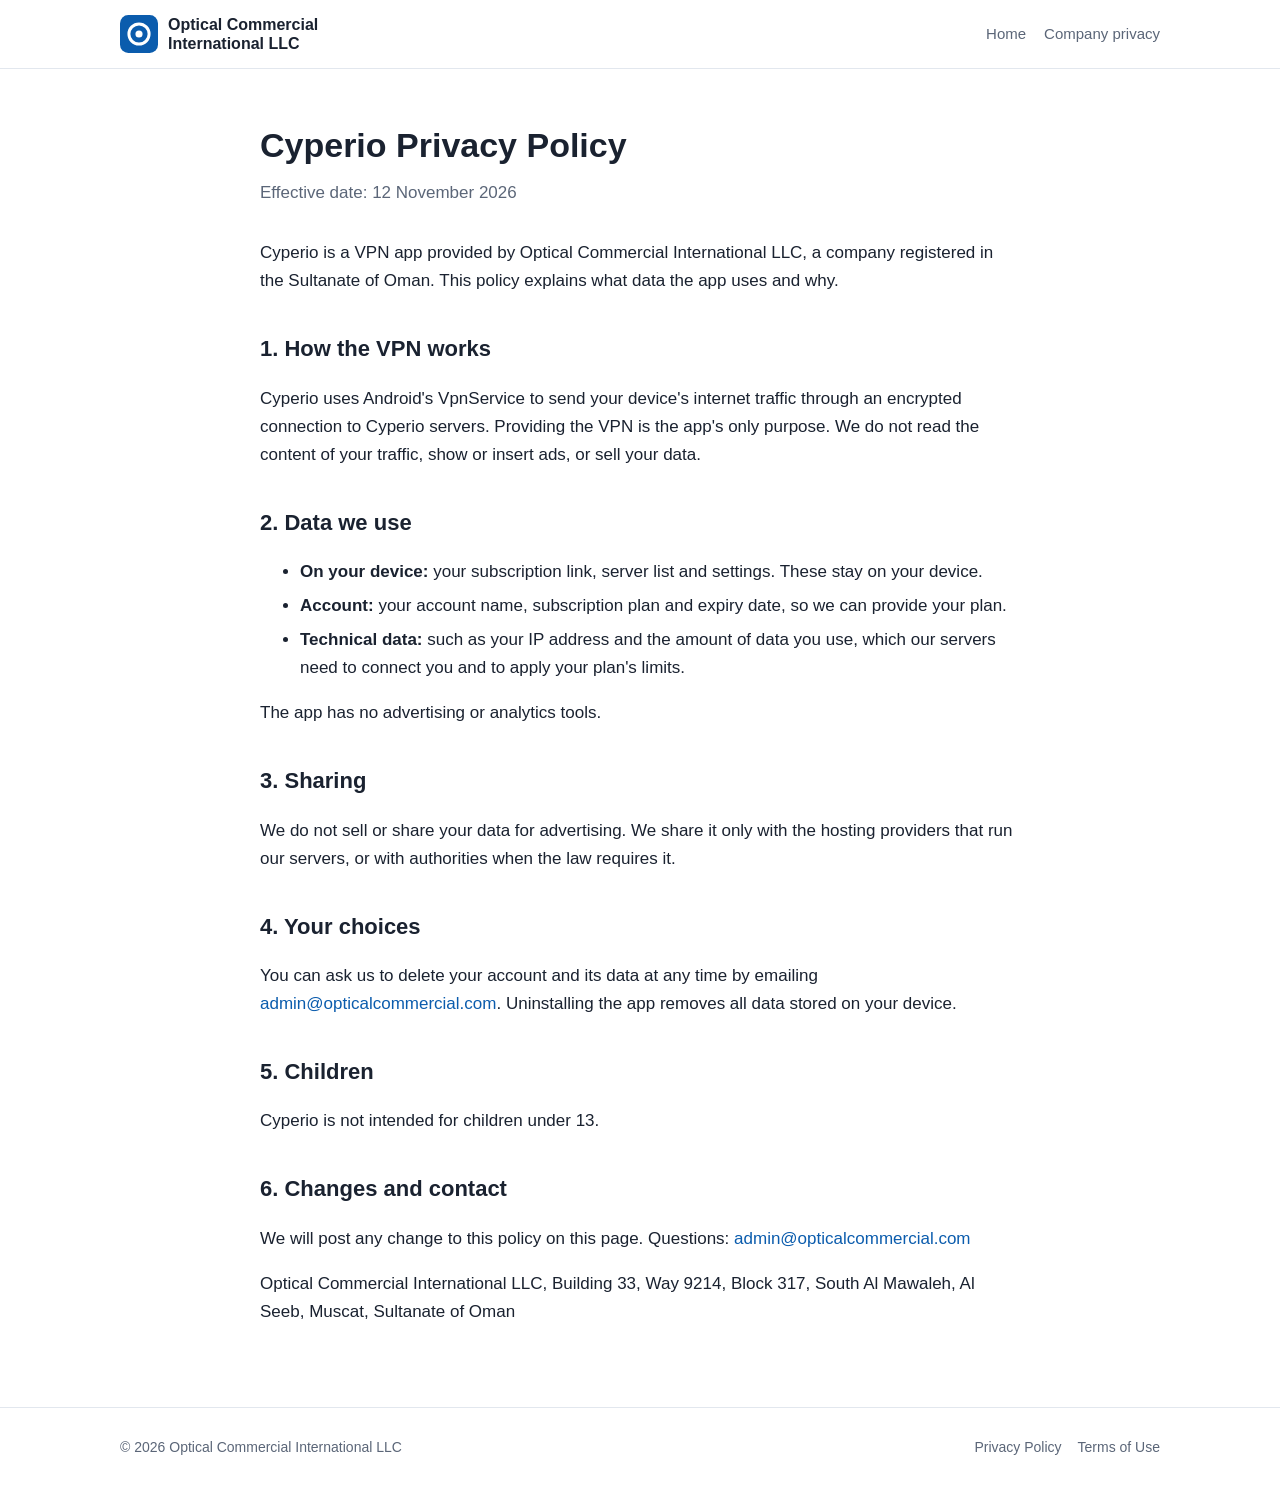
==== commit c08b1650: "Cyperio privacy policy: shorter, plain version Co-Authored-By: Claude Opus 5.5 <noreply@anthropic.co" ====
--- a/apps/cyperio/privacy.html
+++ b/apps/cyperio/privacy.html
@@ -4,7 +4,7 @@
   <meta charset="utf-8">
   <meta name="viewport" content="width=device-width, initial-scale=1">
   <title>Cyperio Privacy Policy – Optical Commercial International LLC</title>
-  <meta name="description" content="How the Cyperio VPN app and service handle your data.">
+  <meta name="description" content="How the Cyperio VPN app handles your data.">
   <link rel="icon" href="/assets/logo.svg" type="image/svg+xml">
   <link rel="stylesheet" href="/assets/style.css">
 </head>
@@ -13,8 +13,8 @@
     <div class="wrap">
       <a class="brand" href="/"><img src="/assets/logo.svg" alt=""><span>Optical Commercial<br>International LLC</span></a>
       <nav class="main">
-      <a href="/">Home</a>
-      <a href="/privacy.html">Company privacy</a>
+        <a href="/">Home</a>
+        <a href="/privacy.html">Company privacy</a>
       </nav>
     </div>
   </header>
@@ -24,52 +24,31 @@
       <h1>Cyperio Privacy Policy</h1>
       <p class="updated">Effective date: 12 November 2026</p>
 
-      <p>Cyperio is a VPN app and service provided by Optical Commercial International LLC, a company registered in the Sultanate of Oman ("we", "us"). This policy explains what data the Cyperio app and the Cyperio service handle, why, and for how long. It adds to our <a href="/privacy.html">company privacy policy</a>; where the two differ, this policy applies to Cyperio.</p>
+      <p>Cyperio is a VPN app provided by Optical Commercial International LLC, a company registered in the Sultanate of Oman. This policy explains what data the app uses and why.</p>
 
       <h2>1. How the VPN works</h2>
-      <p>Cyperio uses Android's <strong>VpnService</strong> to send your device's internet traffic through an encrypted tunnel to Cyperio servers, which then send it on to its destination. You can choose which apps use the VPN. The VPN is the app's core function. We do not use it to read the content of your traffic, insert ads, redirect your traffic for ads or monetisation, or collect data for any purpose other than providing the service.</p>
+      <p>Cyperio uses Android's VpnService to send your device's internet traffic through an encrypted connection to Cyperio servers. Providing the VPN is the app's only purpose. We do not read the content of your traffic, show or insert ads, or sell your data.</p>
 
-      <h2>2. Data in the app</h2>
+      <h2>2. Data we use</h2>
       <ul>
-        <li>The app stores your subscription link, server list and settings <strong>on your device only</strong>.</li>
-        <li>The app contains no advertising, analytics or crash-reporting SDKs.</li>
-        <li>To refresh your server list, the app connects to our subscription server with your subscription link. That request contains your subscription token and the app version.</li>
-        <li>Logs shown inside the app stay on your device unless you choose to send them to us for support.</li>
+        <li><strong>On your device:</strong> your subscription link, server list and settings. These stay on your device.</li>
+        <li><strong>Account:</strong> your account name, subscription plan and expiry date, so we can provide your plan.</li>
+        <li><strong>Technical data:</strong> such as your IP address and the amount of data you use, which our servers need to connect you and to apply your plan's limits.</li>
       </ul>
+      <p>The app has no advertising or analytics tools.</p>
 
-      <h2>3. Data on our servers</h2>
-      <ul>
-        <li><strong>Account data:</strong> the name or username of your account, your subscription token, plan, expiry date and data limit. If you contact us or buy a plan through a channel such as Telegram, we also keep the details of that conversation or purchase needed to provide and support your plan.</li>
-        <li><strong>Data usage:</strong> the total amount of data (in bytes) your account uses each month, to apply your plan's data limit.</li>
-        <li><strong>Connection logs:</strong> our servers record, for each connection, the time, your account identifier, the IP address you connect from, and the destination host and port. We do not record the content of your traffic. We use these logs only to run the service: to enforce the number of devices allowed on a plan, to stop abuse of our network, and to fix connection problems. <strong>They are deleted automatically after 7 days.</strong></li>
-      </ul>
+      <h2>3. Sharing</h2>
+      <p>We do not sell or share your data for advertising. We share it only with the hosting providers that run our servers, or with authorities when the law requires it.</p>
 
-      <h2>4. Sharing</h2>
-      <p>We do not sell your data and do not share it for advertising. We share data only with hosting providers that run our servers (under obligations to protect it), and with authorities where the law requires it. Our servers are in several countries, so your data may be processed outside Oman.</p>
+      <h2>4. Your choices</h2>
+      <p>You can ask us to delete your account and its data at any time by emailing <a href="mailto:admin@opticalcommercial.com">admin@opticalcommercial.com</a>. Uninstalling the app removes all data stored on your device.</p>
 
-      <h2>5. Retention</h2>
-      <ul>
-        <li>Connection logs: 7 days.</li>
-        <li>Monthly data usage: until the end of the following month.</li>
-        <li>Account data: while your account is active, and up to 12 months after it ends, unless you ask us to delete it sooner.</li>
-      </ul>
+      <h2>5. Children</h2>
+      <p>Cyperio is not intended for children under 13.</p>
 
-      <h2>6. Your rights and deleting your data</h2>
-      <p>You can ask to see, correct or delete your data, including deleting your Cyperio account, by emailing <a href="mailto:admin@opticalcommercial.com">admin@opticalcommercial.com</a> with your account name. Removing the app deletes everything stored on your device. These rights apply under the laws that cover you, including Oman's Personal Data Protection Law (Royal Decree 6/2022).</p>
-
-      <h2>7. Security</h2>
-      <p>Traffic between the app and our servers is encrypted. Access to our servers and records is limited to the people who operate the service.</p>
-
-      <h2>8. Children</h2>
-      <p>Cyperio is not directed at children under 13, and we do not knowingly collect their data.</p>
-
-      <h2>9. Changes</h2>
-      <p>We will post any change on this page with a new effective date.</p>
-
-      <h2>10. Contact</h2>
-      <p>Optical Commercial International LLC<br>
-        Building 33, Way 9214, Block 317, South Al Mawaleh, Al Seeb, Muscat Governorate, Sultanate of Oman<br>
-        Email: <a href="mailto:admin@opticalcommercial.com">admin@opticalcommercial.com</a> · Phone: +968 9093 6931</p>
+      <h2>6. Changes and contact</h2>
+      <p>We will post any change to this policy on this page. Questions: <a href="mailto:admin@opticalcommercial.com">admin@opticalcommercial.com</a></p>
+      <p>Optical Commercial International LLC, Building 33, Way 9214, Block 317, South Al Mawaleh, Al Seeb, Muscat, Sultanate of Oman</p>
     </div>
   </main>
 
@@ -77,8 +56,8 @@
     <div class="wrap">
       <span>© 2026 Optical Commercial International LLC</span>
       <nav>
-      <a href="/privacy.html">Privacy Policy</a>
-      <a href="/terms.html">Terms of Use</a>
+        <a href="/privacy.html">Privacy Policy</a>
+        <a href="/terms.html">Terms of Use</a>
       </nav>
     </div>
   </footer>
